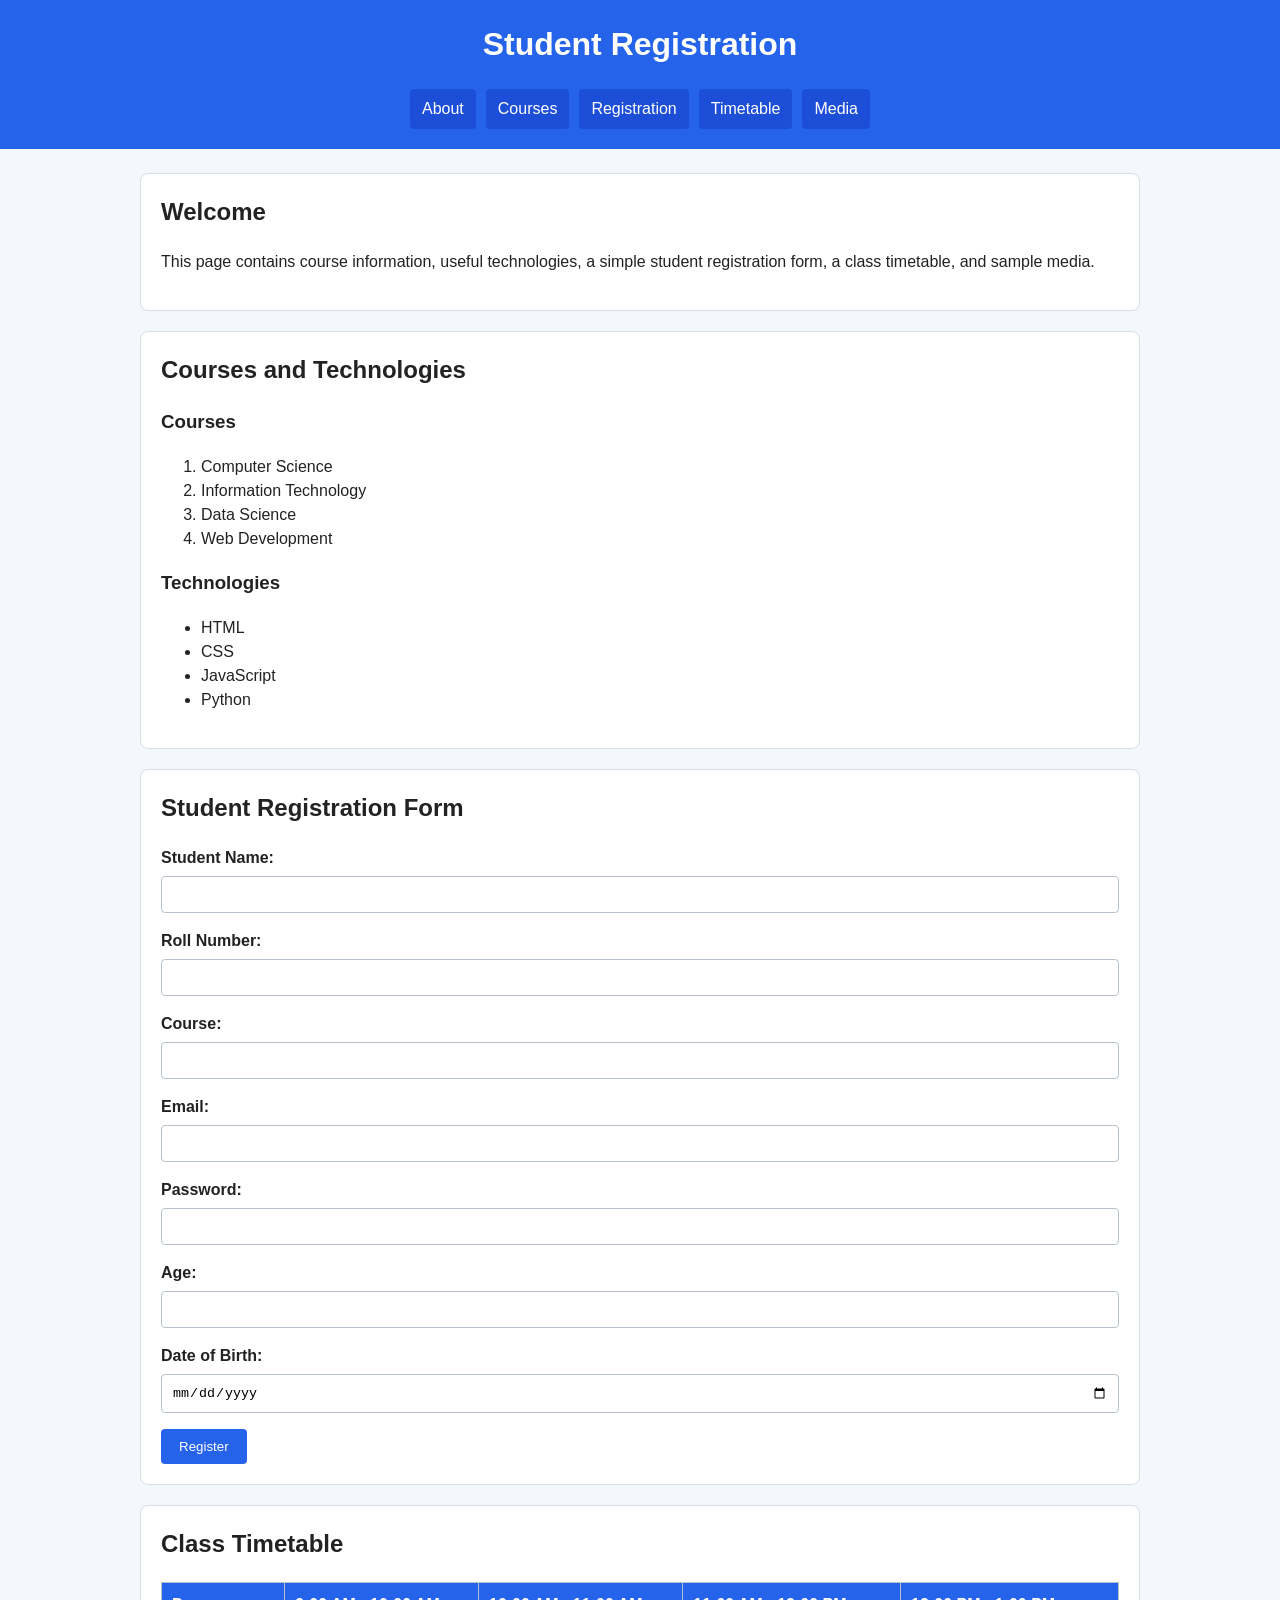
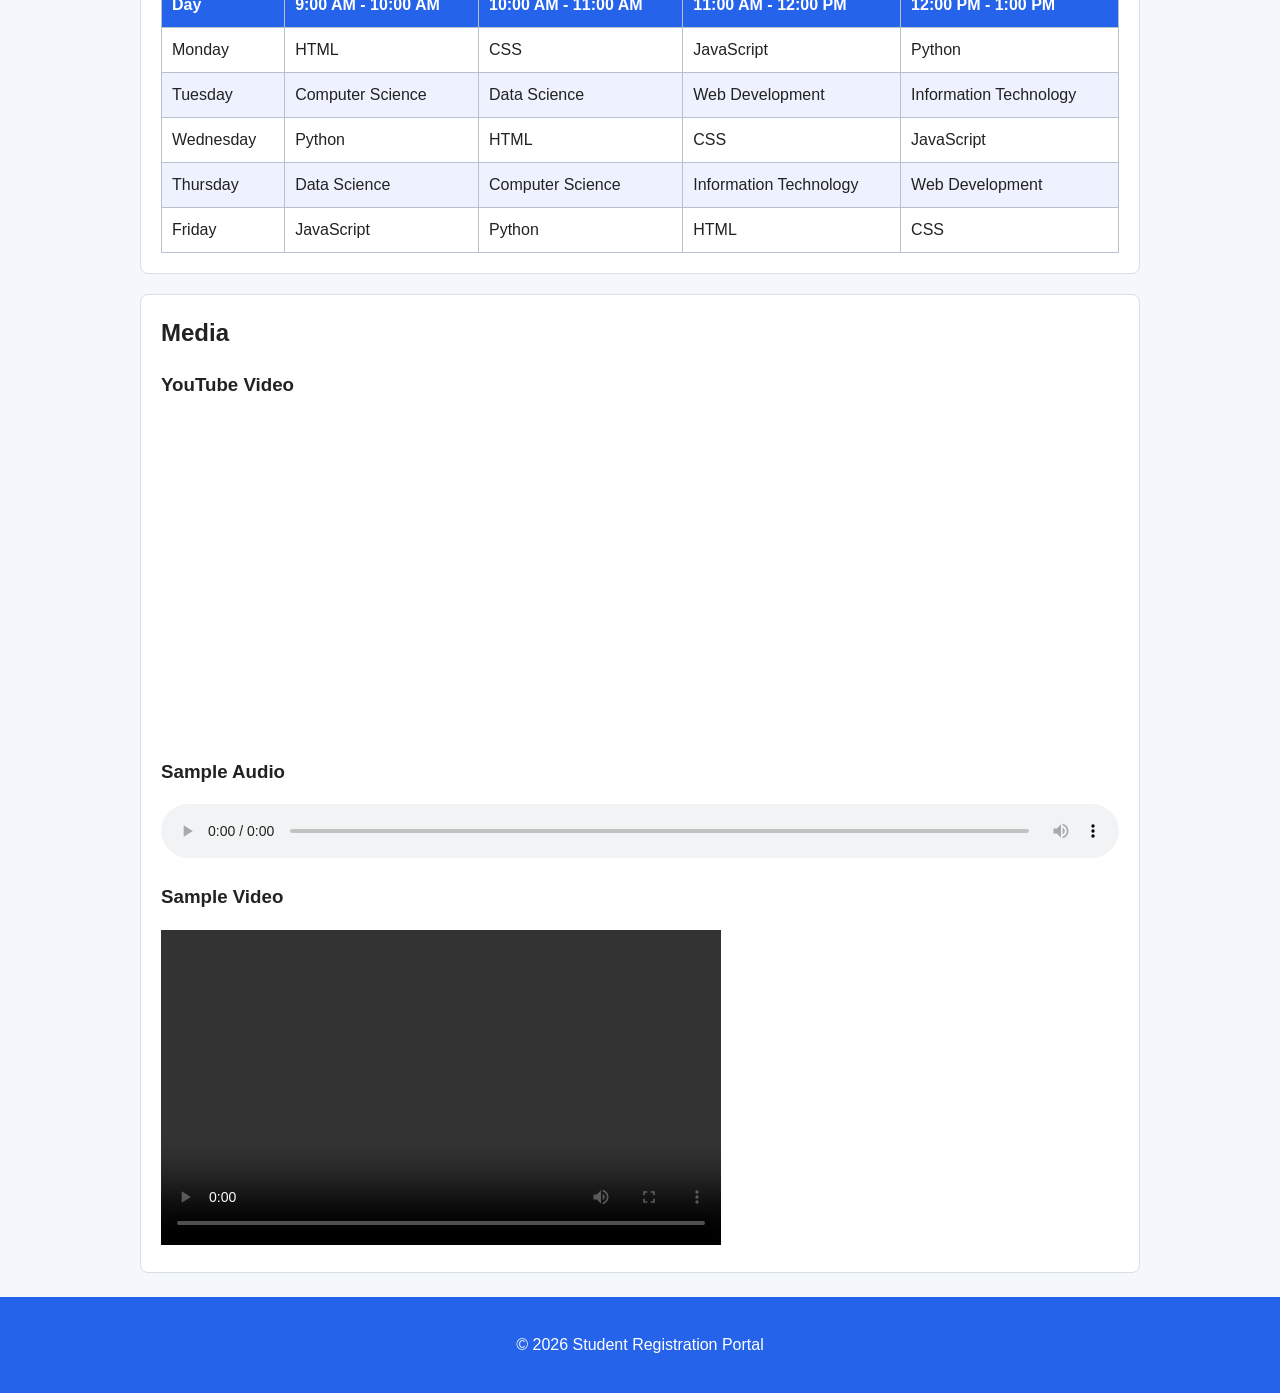
==== index.html @ 41cd8176 "Add HTML and CSS files" ====
<!DOCTYPE html>
<html lang="en">
<head>
  <meta charset="UTF-8">
  <meta name="viewport" content="width=device-width, initial-scale=1.0">
  <title>Student Registration Page</title>
  <link rel="stylesheet" href="styles.css">
</head>
<body>
  <header>
    <h1>Student Registration</h1>
    <nav>
      <a href="#about">About</a>
      <a href="#courses">Courses</a>
      <a href="#registration">Registration</a>
      <a href="#timetable">Timetable</a>
      <a href="#media">Media</a>
    </nav>
  </header>

  <main>
    <section id="about">
      <h2>Welcome</h2>
      <article>
        <p>
          This page contains course information, useful technologies, a simple
          student registration form, a class timetable, and sample media.
        </p>
      </article>
    </section>

    <section id="courses">
      <h2>Courses and Technologies</h2>
      <article>
        <h3>Courses</h3>
        <ol>
          <li>Computer Science</li>
          <li>Information Technology</li>
          <li>Data Science</li>
          <li>Web Development</li>
        </ol>
      </article>

      <article>
        <h3>Technologies</h3>
        <ul>
          <li>HTML</li>
          <li>CSS</li>
          <li>JavaScript</li>
          <li>Python</li>
        </ul>
      </article>
    </section>

    <section id="registration">
      <h2>Student Registration Form</h2>
      <article>
        <form action="#" method="post">
          <p>
            <label for="student-name">Student Name:</label>
            <input type="text" id="student-name" name="student-name">
          </p>

          <p>
            <label for="roll-number">Roll Number:</label>
            <input type="text" id="roll-number" name="roll-number">
          </p>

          <p>
            <label for="course">Course:</label>
            <input type="text" id="course" name="course">
          </p>

          <p>
            <label for="email">Email:</label>
            <input type="email" id="email" name="email">
          </p>

          <p>
            <label for="password">Password:</label>
            <input type="password" id="password" name="password">
          </p>

          <p>
            <label for="age">Age:</label>
            <input type="number" id="age" name="age">
          </p>

          <p>
            <label for="birth-date">Date of Birth:</label>
            <input type="date" id="birth-date" name="birth-date">
          </p>

          <button type="submit">Register</button>
        </form>
      </article>
    </section>

    <section id="timetable">
      <h2>Class Timetable</h2>
      <article>
        <table>
          <thead>
            <tr>
              <th>Day</th>
              <th>9:00 AM - 10:00 AM</th>
              <th>10:00 AM - 11:00 AM</th>
              <th>11:00 AM - 12:00 PM</th>
              <th>12:00 PM - 1:00 PM</th>
            </tr>
          </thead>
          <tbody>
            <tr>
              <td>Monday</td>
              <td>HTML</td>
              <td>CSS</td>
              <td>JavaScript</td>
              <td>Python</td>
            </tr>
            <tr>
              <td>Tuesday</td>
              <td>Computer Science</td>
              <td>Data Science</td>
              <td>Web Development</td>
              <td>Information Technology</td>
            </tr>
            <tr>
              <td>Wednesday</td>
              <td>Python</td>
              <td>HTML</td>
              <td>CSS</td>
              <td>JavaScript</td>
            </tr>
            <tr>
              <td>Thursday</td>
              <td>Data Science</td>
              <td>Computer Science</td>
              <td>Information Technology</td>
              <td>Web Development</td>
            </tr>
            <tr>
              <td>Friday</td>
              <td>JavaScript</td>
              <td>Python</td>
              <td>HTML</td>
              <td>CSS</td>
            </tr>
          </tbody>
        </table>
      </article>
    </section>

    <section id="media">
      <h2>Media</h2>
      <article>
        <h3>YouTube Video</h3>
        <iframe
          width="560"
          height="315"
          src="https://www.youtube.com/embed/dQw4w9WgXcQ"
          title="YouTube video player"
          frameborder="0"
          allow="accelerometer; autoplay; clipboard-write; encrypted-media; gyroscope; picture-in-picture; web-share"
          allowfullscreen>
        </iframe>
      </article>

      <article>
        <h3>Sample Audio</h3>
        <audio controls>
          <source src="https://www.soundhelix.com/examples/mp3/SoundHelix-Song-1.mp3" type="audio/mpeg">
          Your browser does not support the audio element.
        </audio>
      </article>

      <article>
        <h3>Sample Video</h3>
        <video width="560" height="315" controls>
          <source src="https://www.w3schools.com/html/mov_bbb.mp4" type="video/mp4">
          Your browser does not support the video element.
        </video>
      </article>
    </section>
  </main>

  <footer>
    <p>&copy; 2026 Student Registration Portal</p>
  </footer>
</body>
</html>
---- styles.css ----
body {
  margin: 0;
  color: #222;
  background: #f4f7fb;
  font-family: Arial, Helvetica, sans-serif;
  line-height: 1.5;
}

header,
footer {
  color: white;
  background: #2563eb;
  text-align: center;
  padding: 20px;
}

nav {
  display: flex;
  flex-wrap: wrap;
  justify-content: center;
  gap: 10px;
  margin-top: 12px;
}

nav a {
  color: white;
  text-decoration: none;
  background: #1d4ed8;
  border-radius: 4px;
  padding: 8px 12px;
}

nav a:hover {
  background: #1e40af;
}

main {
  max-width: 1000px;
  margin: 24px auto;
  padding: 0 20px;
}

section {
  background: white;
  border: 1px solid #d7dee8;
  border-radius: 8px;
  margin-bottom: 20px;
  padding: 20px;
}

h1,
h2,
h3 {
  margin-top: 0;
}

article {
  margin-bottom: 18px;
}

article:last-child {
  margin-bottom: 0;
}

label {
  display: block;
  font-weight: bold;
  margin-bottom: 6px;
}

input {
  width: 100%;
  padding: 10px;
  border: 1px solid #b8c2cc;
  border-radius: 4px;
  box-sizing: border-box;
}

table {
  width: 100%;
  border-collapse: collapse;
  overflow: hidden;
}

th,
td {
  border: 1px solid #b8c2cc;
  padding: 10px;
  text-align: left;
}

th {
  color: white;
  background: #2563eb;
}

tr:nth-child(even) {
  background: #eef2ff;
}

iframe,
video {
  max-width: 100%;
}

audio {
  width: 100%;
}

button {
  color: white;
  background: #2563eb;
  border: 0;
  border-radius: 4px;
  padding: 10px 18px;
  cursor: pointer;
}

@media (max-width: 700px) {
  header,
  footer,
  section {
    padding: 16px;
  }

  table {
    display: block;
    overflow-x: auto;
    white-space: nowrap;
  }
}
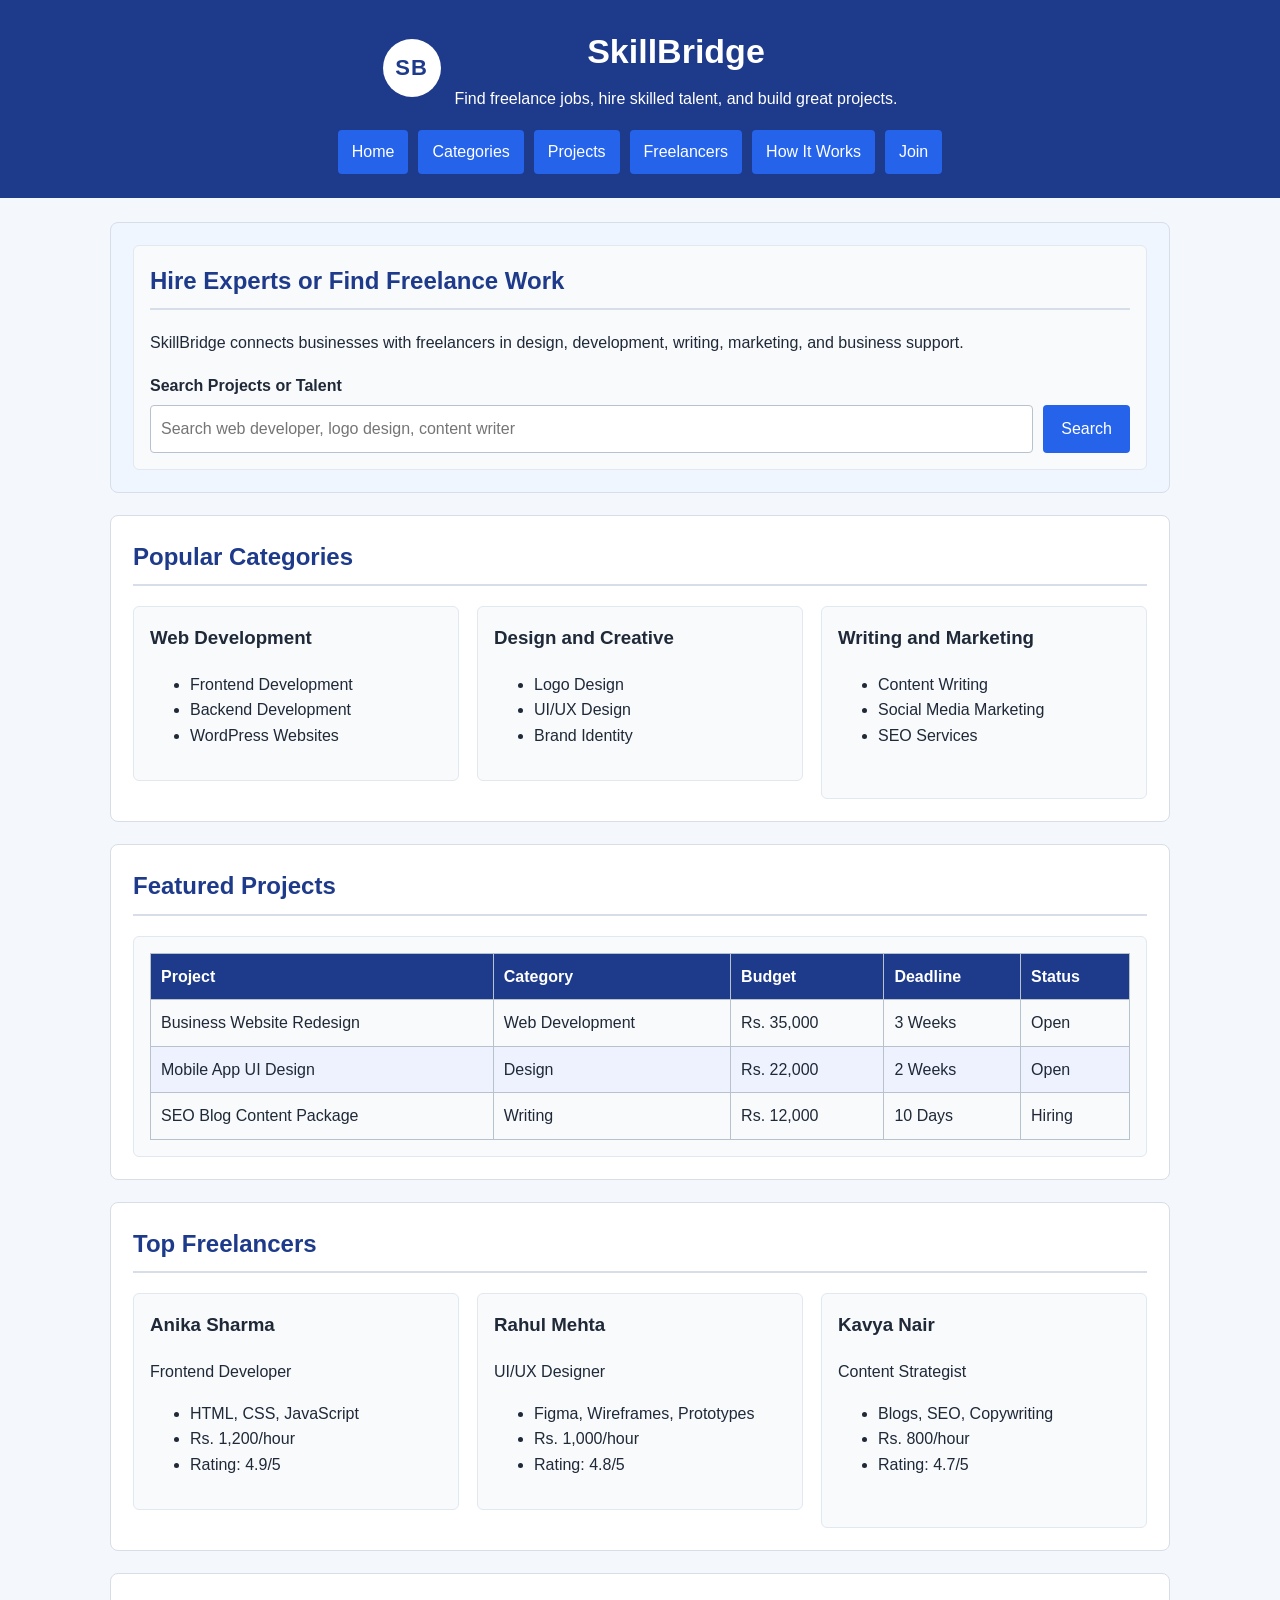
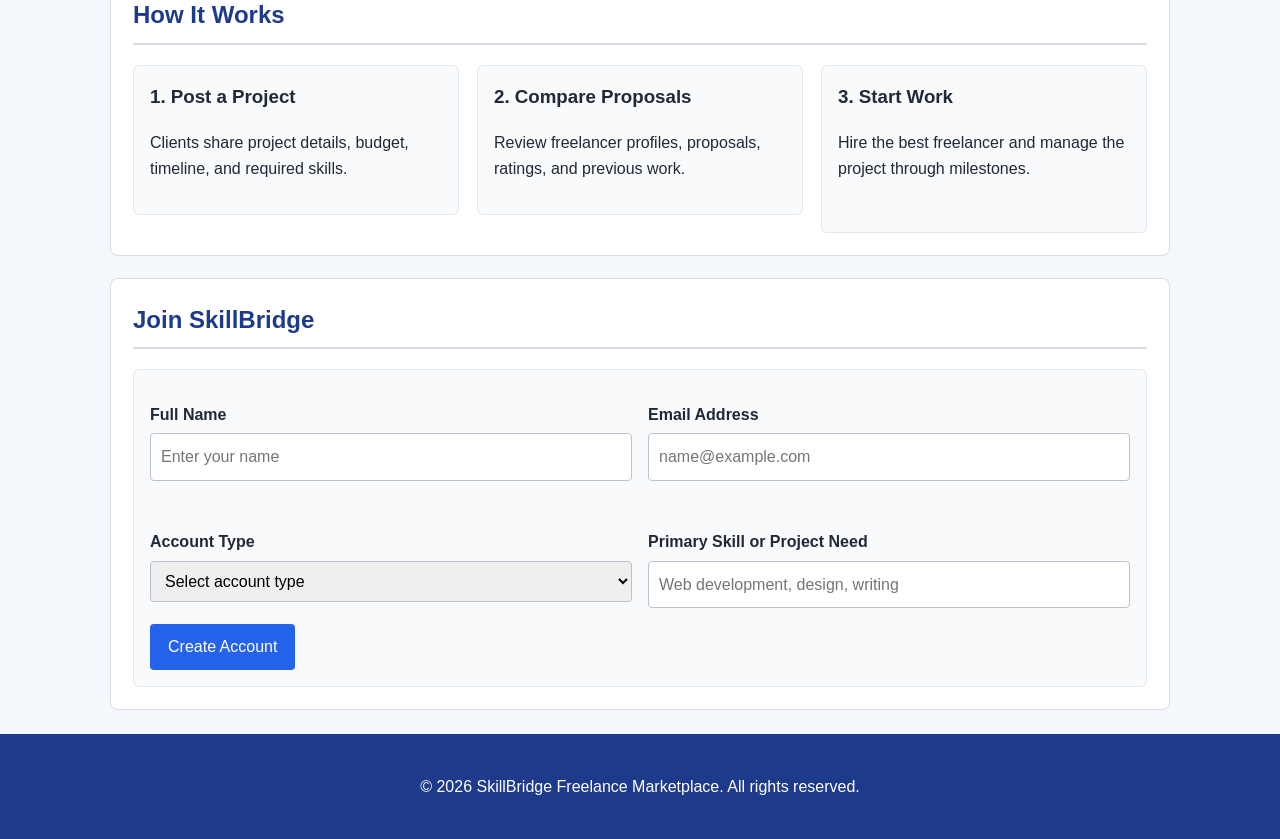
==== commit c03d9c6b: "Push recent website changes" ====
--- a/index.html
+++ b/index.html
@@ -3,188 +3,216 @@
 <head>
   <meta charset="UTF-8">
   <meta name="viewport" content="width=device-width, initial-scale=1.0">
-  <title>Student Registration Page</title>
+  <meta name="description" content="Freelance marketplace homepage for finding projects, hiring skilled freelancers, browsing categories, and posting jobs.">
+  <meta name="keywords" content="freelance marketplace, job portal, freelancers, remote jobs, hire talent, post projects">
+  <meta name="author" content="SkillBridge Marketplace">
+  <title>SkillBridge | Freelance Marketplace</title>
   <link rel="stylesheet" href="styles.css">
 </head>
 <body>
   <header>
-    <h1>Student Registration</h1>
-    <nav>
-      <a href="#about">About</a>
-      <a href="#courses">Courses</a>
-      <a href="#registration">Registration</a>
-      <a href="#timetable">Timetable</a>
-      <a href="#media">Media</a>
+    <div class="brand-row">
+      <div class="logo" aria-label="SkillBridge logo">SB</div>
+      <div class="site-brand">
+        <h1>SkillBridge</h1>
+        <p>Find freelance jobs, hire skilled talent, and build great projects.</p>
+      </div>
+    </div>
+
+    <nav aria-label="Marketplace navigation">
+      <a href="#home">Home</a>
+      <a href="#categories">Categories</a>
+      <a href="#projects">Projects</a>
+      <a href="#freelancers">Freelancers</a>
+      <a href="#how-it-works">How It Works</a>
+      <a href="#join">Join</a>
     </nav>
   </header>
 
-  <main>
-    <section id="about">
-      <h2>Welcome</h2>
+  <main id="home">
+    <section class="hero">
       <article>
+        <h2>Hire Experts or Find Freelance Work</h2>
         <p>
-          This page contains course information, useful technologies, a simple
-          student registration form, a class timetable, and sample media.
+          SkillBridge connects businesses with freelancers in design,
+          development, writing, marketing, and business support.
         </p>
-      </article>
-    </section>
-
-    <section id="courses">
-      <h2>Courses and Technologies</h2>
-      <article>
-        <h3>Courses</h3>
-        <ol>
-          <li>Computer Science</li>
-          <li>Information Technology</li>
-          <li>Data Science</li>
-          <li>Web Development</li>
-        </ol>
-      </article>
-
-      <article>
-        <h3>Technologies</h3>
-        <ul>
-          <li>HTML</li>
-          <li>CSS</li>
-          <li>JavaScript</li>
-          <li>Python</li>
-        </ul>
-      </article>
-    </section>
-
-    <section id="registration">
-      <h2>Student Registration Form</h2>
-      <article>
-        <form action="#" method="post">
-          <p>
-            <label for="student-name">Student Name:</label>
-            <input type="text" id="student-name" name="student-name">
-          </p>
-
-          <p>
-            <label for="roll-number">Roll Number:</label>
-            <input type="text" id="roll-number" name="roll-number">
-          </p>
-
-          <p>
-            <label for="course">Course:</label>
-            <input type="text" id="course" name="course">
-          </p>
-
-          <p>
-            <label for="email">Email:</label>
-            <input type="email" id="email" name="email">
-          </p>
-
-          <p>
-            <label for="password">Password:</label>
-            <input type="password" id="password" name="password">
-          </p>
-
-          <p>
-            <label for="age">Age:</label>
-            <input type="number" id="age" name="age">
-          </p>
-
-          <p>
-            <label for="birth-date">Date of Birth:</label>
-            <input type="date" id="birth-date" name="birth-date">
-          </p>
-
-          <button type="submit">Register</button>
+
+        <form action="#" method="get" class="search-form">
+          <label for="search">Search Projects or Talent</label>
+          <div class="search-row">
+            <input type="search" id="search" name="search" placeholder="Search web developer, logo design, content writer">
+            <button type="submit">Search</button>
+          </div>
         </form>
       </article>
     </section>
 
-    <section id="timetable">
-      <h2>Class Timetable</h2>
+    <section id="categories">
+      <h2>Popular Categories</h2>
+      <div class="card-grid">
+        <article>
+          <h3>Web Development</h3>
+          <ul>
+            <li>Frontend Development</li>
+            <li>Backend Development</li>
+            <li>WordPress Websites</li>
+          </ul>
+        </article>
+
+        <article>
+          <h3>Design and Creative</h3>
+          <ul>
+            <li>Logo Design</li>
+            <li>UI/UX Design</li>
+            <li>Brand Identity</li>
+          </ul>
+        </article>
+
+        <article>
+          <h3>Writing and Marketing</h3>
+          <ul>
+            <li>Content Writing</li>
+            <li>Social Media Marketing</li>
+            <li>SEO Services</li>
+          </ul>
+        </article>
+      </div>
+    </section>
+
+    <section id="projects">
+      <h2>Featured Projects</h2>
       <article>
         <table>
           <thead>
             <tr>
-              <th>Day</th>
-              <th>9:00 AM - 10:00 AM</th>
-              <th>10:00 AM - 11:00 AM</th>
-              <th>11:00 AM - 12:00 PM</th>
-              <th>12:00 PM - 1:00 PM</th>
+              <th>Project</th>
+              <th>Category</th>
+              <th>Budget</th>
+              <th>Deadline</th>
+              <th>Status</th>
             </tr>
           </thead>
           <tbody>
             <tr>
-              <td>Monday</td>
-              <td>HTML</td>
-              <td>CSS</td>
-              <td>JavaScript</td>
-              <td>Python</td>
-            </tr>
-            <tr>
-              <td>Tuesday</td>
-              <td>Computer Science</td>
-              <td>Data Science</td>
+              <td>Business Website Redesign</td>
               <td>Web Development</td>
-              <td>Information Technology</td>
-            </tr>
-            <tr>
-              <td>Wednesday</td>
-              <td>Python</td>
-              <td>HTML</td>
-              <td>CSS</td>
-              <td>JavaScript</td>
-            </tr>
-            <tr>
-              <td>Thursday</td>
-              <td>Data Science</td>
-              <td>Computer Science</td>
-              <td>Information Technology</td>
-              <td>Web Development</td>
-            </tr>
-            <tr>
-              <td>Friday</td>
-              <td>JavaScript</td>
-              <td>Python</td>
-              <td>HTML</td>
-              <td>CSS</td>
+              <td>Rs. 35,000</td>
+              <td>3 Weeks</td>
+              <td>Open</td>
+            </tr>
+            <tr>
+              <td>Mobile App UI Design</td>
+              <td>Design</td>
+              <td>Rs. 22,000</td>
+              <td>2 Weeks</td>
+              <td>Open</td>
+            </tr>
+            <tr>
+              <td>SEO Blog Content Package</td>
+              <td>Writing</td>
+              <td>Rs. 12,000</td>
+              <td>10 Days</td>
+              <td>Hiring</td>
             </tr>
           </tbody>
         </table>
       </article>
     </section>
 
-    <section id="media">
-      <h2>Media</h2>
+    <section id="freelancers">
+      <h2>Top Freelancers</h2>
+      <div class="card-grid">
+        <article>
+          <h3>Anika Sharma</h3>
+          <p>Frontend Developer</p>
+          <ul>
+            <li>HTML, CSS, JavaScript</li>
+            <li>Rs. 1,200/hour</li>
+            <li>Rating: 4.9/5</li>
+          </ul>
+        </article>
+
+        <article>
+          <h3>Rahul Mehta</h3>
+          <p>UI/UX Designer</p>
+          <ul>
+            <li>Figma, Wireframes, Prototypes</li>
+            <li>Rs. 1,000/hour</li>
+            <li>Rating: 4.8/5</li>
+          </ul>
+        </article>
+
+        <article>
+          <h3>Kavya Nair</h3>
+          <p>Content Strategist</p>
+          <ul>
+            <li>Blogs, SEO, Copywriting</li>
+            <li>Rs. 800/hour</li>
+            <li>Rating: 4.7/5</li>
+          </ul>
+        </article>
+      </div>
+    </section>
+
+    <section id="how-it-works">
+      <h2>How It Works</h2>
+      <div class="card-grid">
+        <article>
+          <h3>1. Post a Project</h3>
+          <p>Clients share project details, budget, timeline, and required skills.</p>
+        </article>
+
+        <article>
+          <h3>2. Compare Proposals</h3>
+          <p>Review freelancer profiles, proposals, ratings, and previous work.</p>
+        </article>
+
+        <article>
+          <h3>3. Start Work</h3>
+          <p>Hire the best freelancer and manage the project through milestones.</p>
+        </article>
+      </div>
+    </section>
+
+    <section id="join">
+      <h2>Join SkillBridge</h2>
       <article>
-        <h3>YouTube Video</h3>
-        <iframe
-          width="560"
-          height="315"
-          src="https://www.youtube.com/embed/dQw4w9WgXcQ"
-          title="YouTube video player"
-          frameborder="0"
-          allow="accelerometer; autoplay; clipboard-write; encrypted-media; gyroscope; picture-in-picture; web-share"
-          allowfullscreen>
-        </iframe>
+        <form action="#" method="post">
+          <div class="form-grid">
+            <p>
+              <label for="name">Full Name</label>
+              <input type="text" id="name" name="name" placeholder="Enter your name" required>
+            </p>
+
+            <p>
+              <label for="email">Email Address</label>
+              <input type="email" id="email" name="email" placeholder="name@example.com" required>
+            </p>
+
+            <p>
+              <label for="account-type">Account Type</label>
+              <select id="account-type" name="account-type" required>
+                <option value="">Select account type</option>
+                <option value="client">Client</option>
+                <option value="freelancer">Freelancer</option>
+              </select>
+            </p>
+
+            <p>
+              <label for="skill">Primary Skill or Project Need</label>
+              <input type="text" id="skill" name="skill" placeholder="Web development, design, writing">
+            </p>
+          </div>
+
+          <button type="submit">Create Account</button>
+        </form>
       </article>
-
-      <article>
-        <h3>Sample Audio</h3>
-        <audio controls>
-          <source src="https://www.soundhelix.com/examples/mp3/SoundHelix-Song-1.mp3" type="audio/mpeg">
-          Your browser does not support the audio element.
-        </audio>
-      </article>
-
-      <article>
-        <h3>Sample Video</h3>
-        <video width="560" height="315" controls>
-          <source src="https://www.w3schools.com/html/mov_bbb.mp4" type="video/mp4">
-          Your browser does not support the video element.
-        </video>
-      </article>
     </section>
   </main>
 
   <footer>
-    <p>&copy; 2026 Student Registration Portal</p>
+    <p>&copy; 2026 SkillBridge Freelance Marketplace. All rights reserved.</p>
   </footer>
 </body>
 </html>
--- a/styles.css
+++ b/styles.css
@@ -1,17 +1,50 @@
+* {
+  box-sizing: border-box;
+}
+
 body {
   margin: 0;
-  color: #222;
+  color: #1f2937;
   background: #f4f7fb;
   font-family: Arial, Helvetica, sans-serif;
-  line-height: 1.5;
+  line-height: 1.6;
 }
 
 header,
 footer {
   color: white;
-  background: #2563eb;
+  background: #1e3a8a;
   text-align: center;
-  padding: 20px;
+  padding: 24px 20px;
+}
+
+.brand-row {
+  display: flex;
+  align-items: center;
+  justify-content: center;
+  gap: 14px;
+}
+
+.logo {
+  display: grid;
+  place-items: center;
+  width: 58px;
+  height: 58px;
+  color: #1e3a8a;
+  background: white;
+  border-radius: 50%;
+  font-size: 22px;
+  font-weight: bold;
+  letter-spacing: 1px;
+}
+
+.site-brand h1 {
+  margin: 0;
+  font-size: 34px;
+}
+
+.site-brand p {
+  margin: 8px 0 0;
 }
 
 nav {
@@ -19,23 +52,27 @@
   flex-wrap: wrap;
   justify-content: center;
   gap: 10px;
-  margin-top: 12px;
-}
-
-nav a {
+  margin-top: 18px;
+}
+
+nav a,
+.button-link {
   color: white;
   text-decoration: none;
+  background: #2563eb;
+  border-radius: 4px;
+  display: inline-block;
+  padding: 9px 14px;
+}
+
+nav a:hover,
+.button-link:hover,
+button:hover {
   background: #1d4ed8;
-  border-radius: 4px;
-  padding: 8px 12px;
-}
-
-nav a:hover {
-  background: #1e40af;
 }
 
 main {
-  max-width: 1000px;
+  max-width: 1100px;
   margin: 24px auto;
   padding: 0 20px;
 }
@@ -44,8 +81,12 @@
   background: white;
   border: 1px solid #d7dee8;
   border-radius: 8px;
-  margin-bottom: 20px;
-  padding: 20px;
+  margin-bottom: 22px;
+  padding: 22px;
+}
+
+.hero {
+  background: #eff6ff;
 }
 
 h1,
@@ -54,32 +95,114 @@
   margin-top: 0;
 }
 
+h2 {
+  color: #1e3a8a;
+  border-bottom: 2px solid #d7dee8;
+  padding-bottom: 8px;
+}
+
 article {
+  background: #f8fafc;
+  border: 1px solid #e2e8f0;
+  border-radius: 6px;
   margin-bottom: 18px;
+  padding: 16px;
 }
 
 article:last-child {
   margin-bottom: 0;
 }
 
+.card-grid {
+  display: grid;
+  grid-template-columns: repeat(3, 1fr);
+  gap: 18px;
+}
+
+.blog-layout,
+.contact-layout {
+  display: grid;
+  grid-template-columns: 2fr 1fr;
+  gap: 20px;
+}
+
 label {
   display: block;
   font-weight: bold;
   margin-bottom: 6px;
 }
 
-input {
-  width: 100%;
-  padding: 10px;
+.form-grid {
+  display: grid;
+  grid-template-columns: repeat(2, 1fr);
+  gap: 16px;
+}
+
+.search-form {
+  margin-top: 18px;
+}
+
+.search-row {
+  display: grid;
+  grid-template-columns: 1fr auto;
+  gap: 10px;
+}
+
+fieldset {
+  border: 1px solid #d7dee8;
+  border-radius: 6px;
+  margin-bottom: 20px;
+  padding: 18px;
+}
+
+legend {
+  color: #1e3a8a;
+  font-weight: bold;
+  padding: 0 8px;
+}
+
+input,
+select,
+textarea {
+  width: 100%;
   border: 1px solid #b8c2cc;
   border-radius: 4px;
-  box-sizing: border-box;
+  font: inherit;
+  padding: 10px;
+}
+
+input[type="radio"],
+input[type="checkbox"] {
+  width: auto;
+}
+
+.option-row {
+  display: flex;
+  flex-wrap: wrap;
+  gap: 14px;
+}
+
+.option-row label,
+.single-option {
+  display: inline-flex;
+  align-items: center;
+  gap: 6px;
+  font-weight: normal;
+}
+
+button {
+  color: white;
+  background: #2563eb;
+  border: 0;
+  border-radius: 4px;
+  cursor: pointer;
+  font: inherit;
+  padding: 10px 18px;
 }
 
 table {
   width: 100%;
   border-collapse: collapse;
-  overflow: hidden;
 }
 
 th,
@@ -91,14 +214,19 @@
 
 th {
   color: white;
-  background: #2563eb;
+  background: #1e3a8a;
 }
 
 tr:nth-child(even) {
   background: #eef2ff;
 }
 
-iframe,
+iframe {
+  aspect-ratio: 16 / 9;
+  max-width: 100%;
+  width: 100%;
+}
+
 video {
   max-width: 100%;
 }
@@ -107,22 +235,56 @@
   width: 100%;
 }
 
-button {
-  color: white;
-  background: #2563eb;
-  border: 0;
-  border-radius: 4px;
-  padding: 10px 18px;
-  cursor: pointer;
-}
-
-@media (max-width: 700px) {
+.stat {
+  color: #1e3a8a;
+  font-size: 32px;
+  font-weight: bold;
+  margin: 0;
+}
+
+video {
+  max-width: 100%;
+}
+
+audio {
+  width: 100%;
+}
+
+.stat {
+  color: #1e3a8a;
+  font-size: 32px;
+  font-weight: bold;
+  margin: 0;
+}
+
+.post-meta {
+  color: #64748b;
+  font-size: 14px;
+  margin-top: -8px;
+}
+
+@media (max-width: 800px) {
+  .card-grid,
+  .blog-layout,
+  .contact-layout,
+  .form-grid {
+    grid-template-columns: 1fr;
+  }
+
   header,
   footer,
   section {
     padding: 16px;
   }
 
+  .site-brand h1 {
+    font-size: 28px;
+  }
+
+  .brand-row {
+    flex-direction: column;
+  }
+
   table {
     display: block;
     overflow-x: auto;
